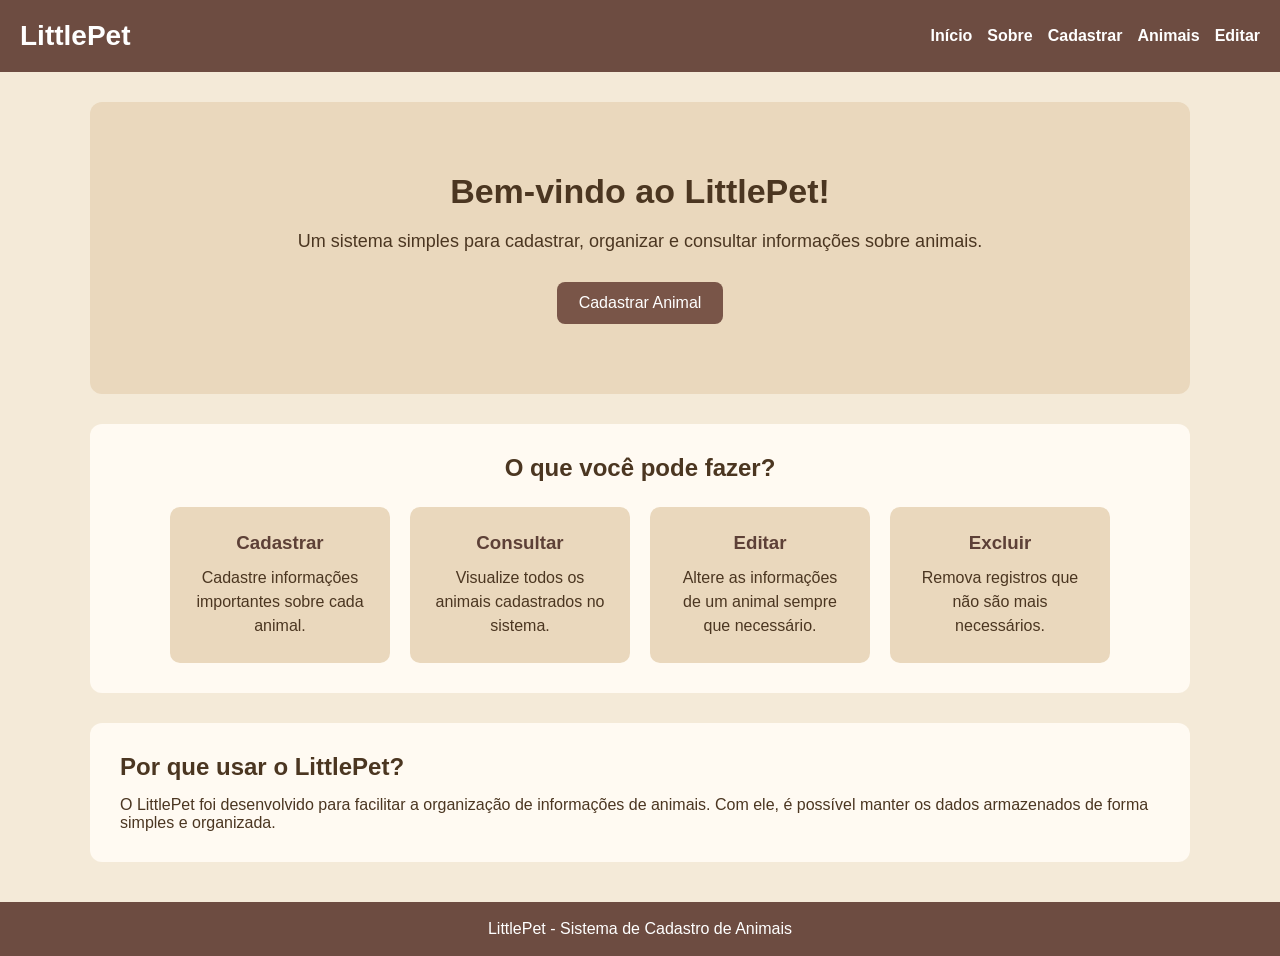
==== index.html @ ccf806c8 "Adiciona projeto LittlePet e API Flask" ====
<!DOCTYPE html>
<html lang="pt-br">
<head>
    <meta charset="UTF-8">
    <meta name="viewport" content="width=device-width, initial-scale=1.0">
    <title>LittlePet</title>
    <link rel="stylesheet" href="css/style.css">

</head>
<body>

    <header>
        <h1>LittlePet</h1>

        <nav>

            <a href="index.html">Início</a>
            <a href="sobre.html">Sobre</a>
            <a href="cadastro.html">Cadastrar</a>
            <a href="lista.php">Animais</a>
            <a href="editar.php">Editar</a>

        </nav>
    </header>

    <main>
        <section class="inicio">

            <h2>Bem-vindo ao LittlePet!</h2>

            <p> Um sistema simples para cadastrar, organizar e consultar informações sobre animais.</p>

            <a href="cadastro.html" class="botao">Cadastrar Animal</a>

        </section>

        <section class="informacoes">

            <h2>O que você pode fazer?</h2>

            <div class="cards">
                <div class="card">
                    <h3>Cadastrar</h3>
                    <p>Cadastre informações importantes sobre cada animal.</p>
                </div>

                <div class="card">
                    <h3>Consultar</h3>
                    <p>Visualize todos os animais cadastrados no sistema.</p>
                </div>

                <div class="card">
                    <h3>Editar</h3>
                    <p>Altere as informações de um animal sempre que necessário.</p>
                </div>

                <div class="card">
                    <h3>Excluir</h3>
                    <p>Remova registros que não são mais necessários.</p>
                </div>
            </div>

        </section>

        <section class="sobre-home">

            <h2>Por que usar o LittlePet?</h2>
            <p>O LittlePet foi desenvolvido para facilitar a organização de informações de animais. 
            Com ele, é possível manter os dados armazenados de forma simples e organizada.</p>

        </section>

    </main>

    <footer>
        <p>LittlePet - Sistema de Cadastro de Animais</p>
    </footer>
</body>
</html>
---- css/style.css ----
* {
    margin: 0;
    padding: 0;
    box-sizing: border-box;
}


body {
    font-family: Arial, sans-serif;
    background-color: #f4ead8;
    color: #4b3621;
}


/* MENU */

header {
    background-color: #6d4c41;
    color: white;
    padding: 20px;
    display: flex;
    justify-content: space-between;
    align-items: center;
    flex-wrap: wrap;
    gap: 15px;
}


header h1 {
    font-size: 28px;
}

nav {

    display: flex;
    gap: 15px;
    flex-wrap: wrap;
}


nav a {

    color: white;
    text-decoration: none;
    font-weight: bold;
}


nav a:hover {
    text-decoration: underline;
}


/* CONTEÚDO */

main {
    width: 90%;
    max-width: 1100px;
    margin: 30px auto;
}


/* HOME */

.inicio {

    background-color: #ead8bd;
    text-align: center;
    padding: 70px 20px;
    border-radius: 12px;
    margin-bottom: 30px;
}


.inicio h2 {

    font-size: 34px;
    margin-bottom: 20px;
}


.inicio p {

    font-size: 18px;
    margin-bottom: 30px;
}


/* BOTÃO */

.botao {

    display: inline-block;
    background-color: #795548;
    color: white;
    padding: 12px 22px;
    text-decoration: none;
    border-radius: 8px;
}


.botao:hover {

    background-color: #4e342e;
}


/* CARDS */

.informacoes {

    background-color: #fffaf2;
    padding: 30px;
    border-radius: 12px;
    margin-bottom: 30px;
}


.informacoes h2 {

    text-align: center;
    margin-bottom: 25px;
}


.cards {

    display: flex;
    gap: 20px;
    justify-content: center;
    flex-wrap: wrap;
}


.card {

    background-color: #ead8bd;
    width: 220px;
    padding: 25px;
    border-radius: 10px;
    text-align: center;
}


.card h3 {

    margin-bottom: 12px;
    color: #5d4037;
}


.card p {

    line-height: 1.5;
}


/* TEXTO HOME */

.sobre-home {

    background-color: #fffaf2;
    padding: 30px;
    border-radius: 12px;
    margin-bottom: 30px;
}


.sobre-home h2 {

    margin-bottom: 15px;
}


/* PÁGINAS */

.conteudo {

    background-color: #fffaf2;
    padding: 30px;
    border-radius: 12px;
    box-shadow: 0 2px 6px #c8b8a5;
}


.conteudo h2 {

    margin-bottom: 18px;
    color: #5d4037;
}


.conteudo h3 {

    margin-top: 25px;
    margin-bottom: 10px;
}


.conteudo p {

    line-height: 1.6;
    margin-bottom: 15px;
}


.conteudo ul {

    margin-left: 25px;
    line-height: 2;
}


/* FORMULÁRIO */

form {

    display: flex;
    flex-direction: column;
    gap: 10px;
    max-width: 650px;
    margin-top: 20px;
}


label {

    font-weight: bold;
    margin-top: 8px;
}


input,
select,
textarea {

    padding: 11px;
    border: 1px solid #bca58c;
    border-radius: 6px;
    font-size: 16px;
    font-family: Arial, sans-serif;
}


input:focus,
select:focus,
textarea:focus {

    outline: 2px solid #a1887f;
}


button {

    background-color: #795548;
    color: white;
    border: none;
    padding: 13px;
    border-radius: 7px;
    cursor: pointer;
    font-size: 16px;
    margin-top: 15px;
}


button:hover {

    background-color: #4e342e;
}


/* TABELA */

.tabela {

    overflow-x: auto;
    margin-top: 20px;
}


table {

    width: 100%;
    border-collapse: collapse;
    min-width: 1100px;
}


th,
td {

    border: 1px solid #c8b8a5;
    padding: 10px;
    text-align: center;
}


th {

    background-color: #795548;
    color: white;
}


tr:nth-child(even) {

    background-color: #f3e6d0;
}


/* BOTÕES DA TABELA */

.editar,
.excluir {

    display: inline-block;
    padding: 7px 10px;
    border-radius: 5px;
    color: white;
    text-decoration: none;
    margin: 2px;
}


.editar {

    background-color: #8d6e63;
}


.excluir {

    background-color: #9b4d3a;
}


.editar:hover {

    background-color: #6d4c41;
}


.excluir:hover {

    background-color: #743726;
}


/* RODAPÉ */

footer {

    background-color: #6d4c41;
    color: white;
    text-align: center;
    padding: 18px;
    margin-top: 40px;
}


/* CELULAR */

@media (max-width: 768px) {
    header {

        flex-direction: column;
        text-align: center;
    }


    nav {

        justify-content: center;
    }


    main {

        width: 95%;
        margin: 20px auto;
    }


    .inicio {

        padding: 50px 15px;
    }


    .inicio h2 {

        font-size: 26px;
    }


    .cards {

        flex-direction: column;
        align-items: center;
    }


    .card {

        width: 100%;
        max-width: 350px;
    }


    .conteudo {

        padding: 20px;
    }

}
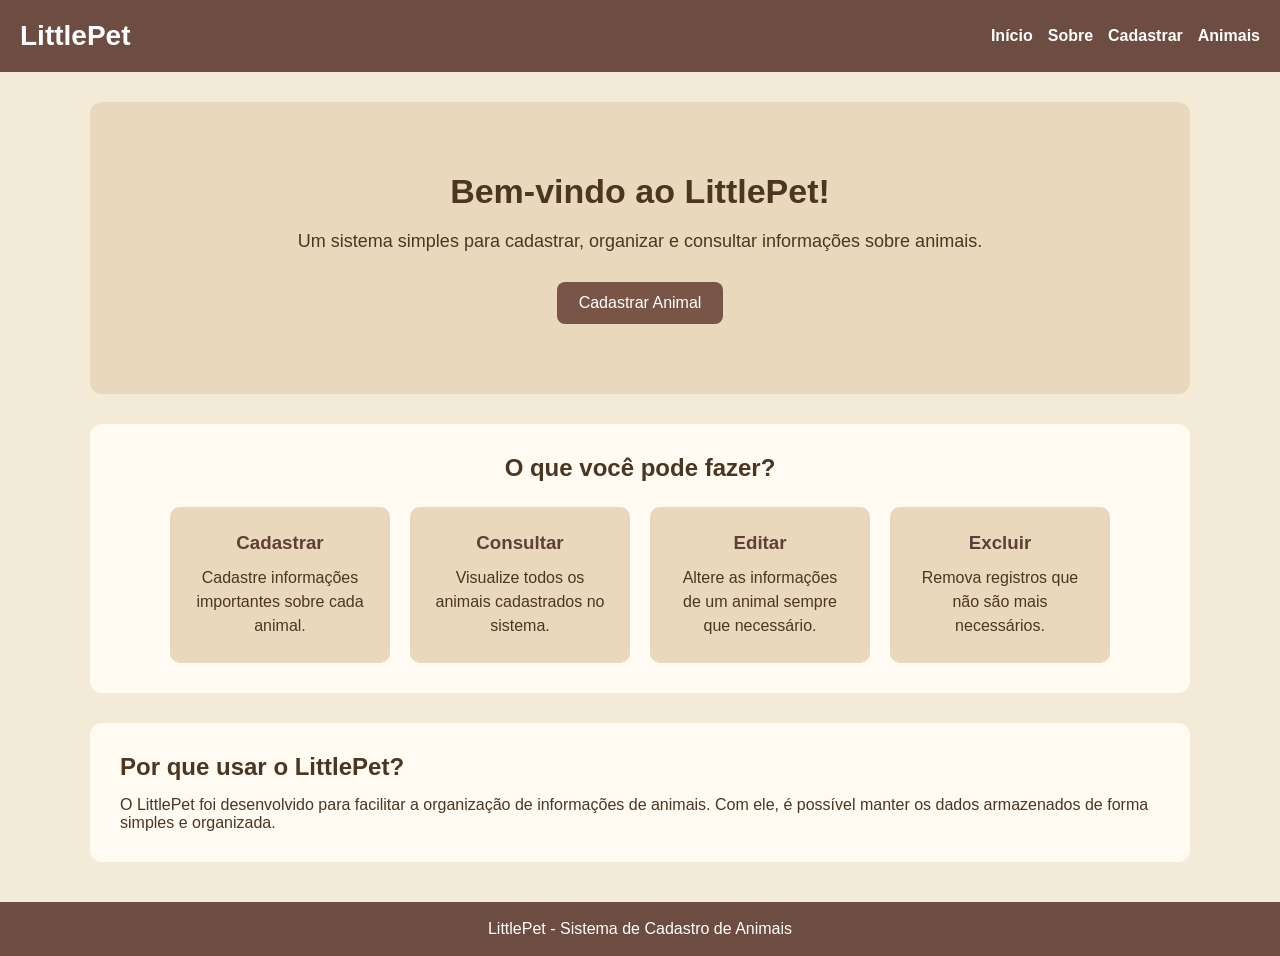
==== commit cf4712b3: "Finalização da integração do sistema" ====
--- a/index.html
+++ b/index.html
@@ -12,15 +12,13 @@
     <header>
         <h1>LittlePet</h1>
 
-        <nav>
+     <nav>
+    <a href="index.html">Início</a>
+    <a href="sobre.html">Sobre</a>
+    <a href="cadastro.html">Cadastrar</a>
+    <a href="animais.html">Animais</a>
+</nav>
 
-            <a href="index.html">Início</a>
-            <a href="sobre.html">Sobre</a>
-            <a href="cadastro.html">Cadastrar</a>
-            <a href="lista.php">Animais</a>
-            <a href="editar.php">Editar</a>
-
-        </nav>
     </header>
 
     <main>
